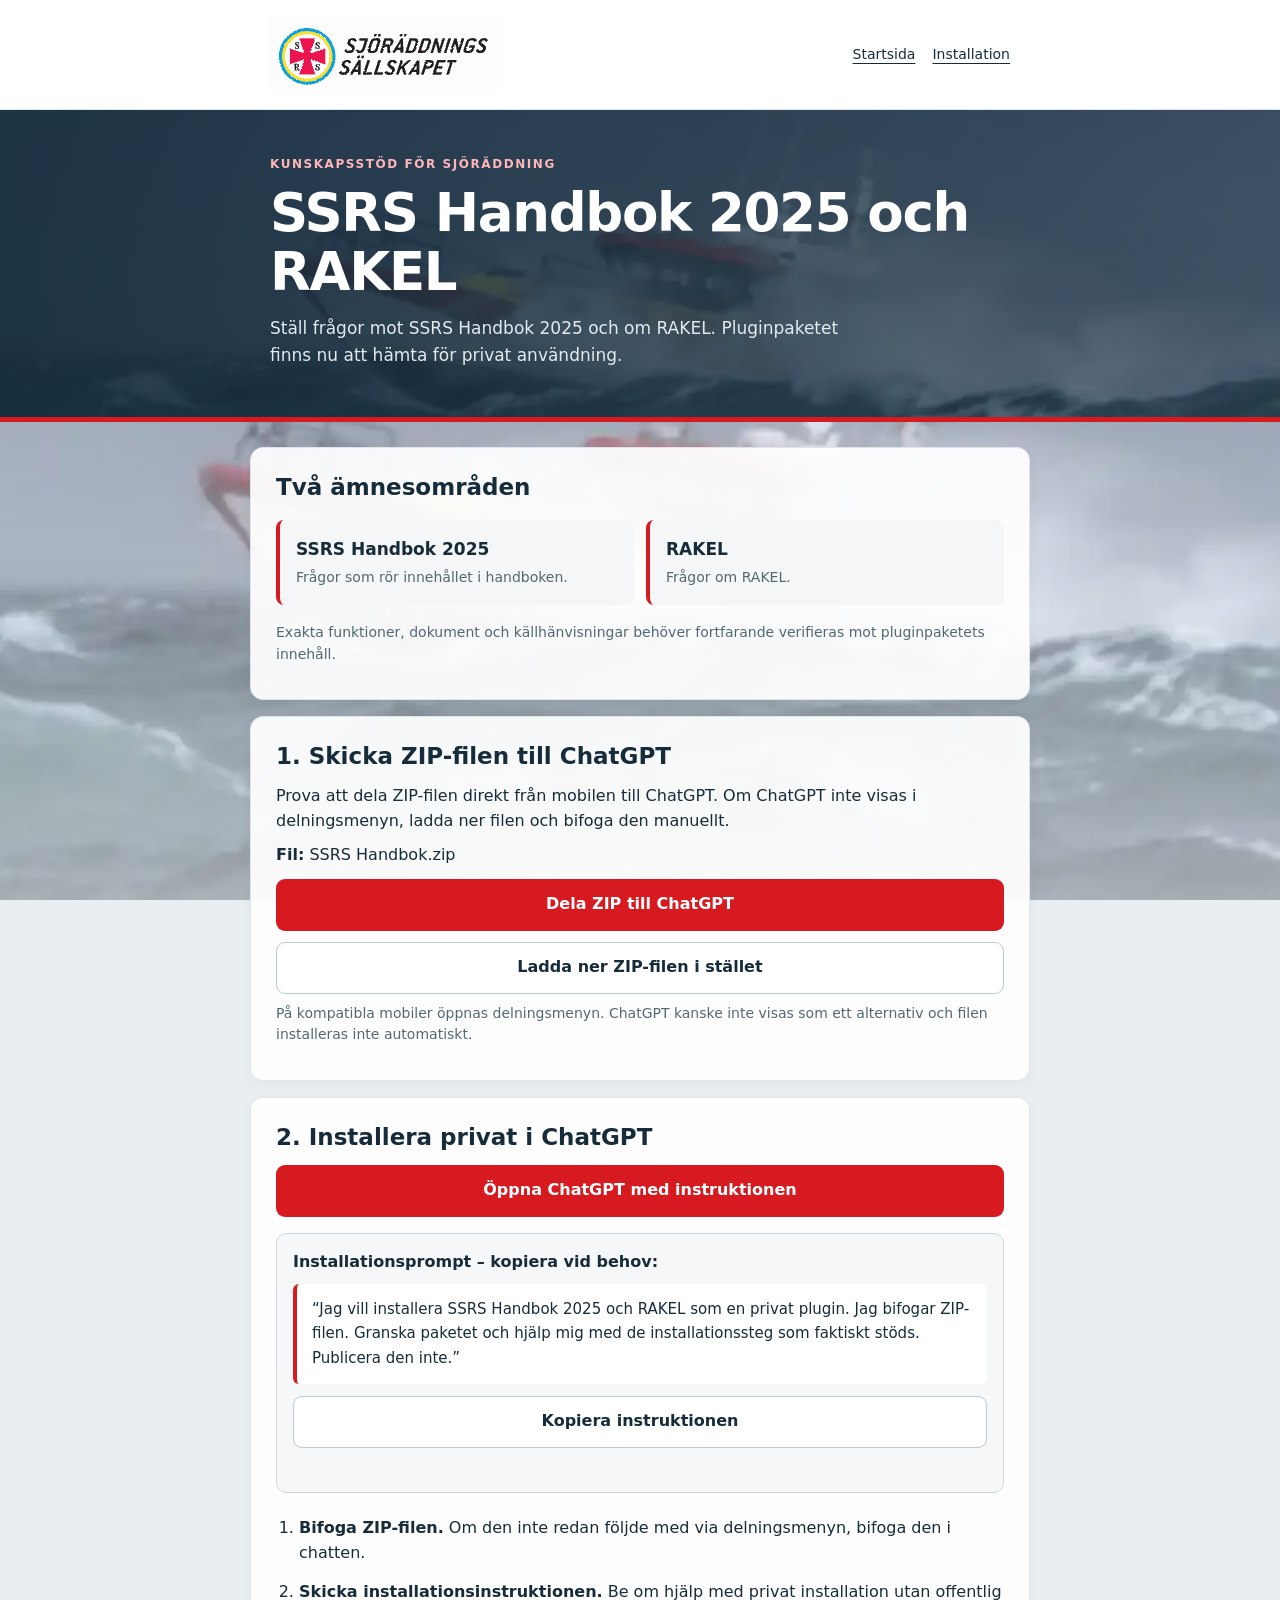
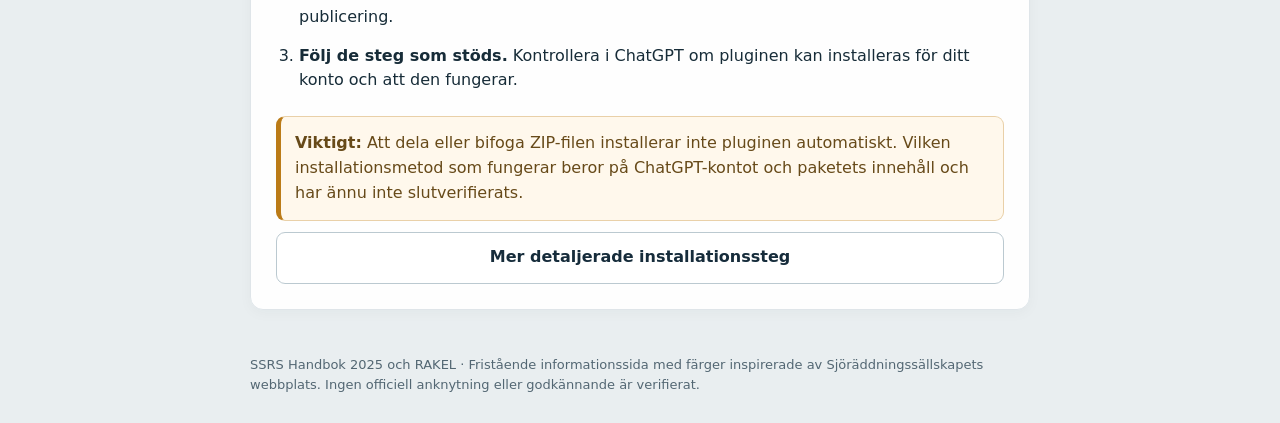
==== index.html @ 34995fd3 "Bust CSS cache for revised SSRS photo background" ====
<!doctype html>
<html lang="sv">
<head>
<meta charset="utf-8">
<meta name="viewport" content="width=device-width,initial-scale=1">
<meta name="theme-color" content="#d71920">
<meta name="description" content="SSRS Handbok 2025 och RAKEL – information om privat distribution av en ChatGPT-plugin.">
<title>SSRS Handbok 2025 och RAKEL</title>
<link rel="stylesheet" href="./styles.css?v=20261119-2">
</head>
<body>
<header><div class="topbar"><a class="brand" href="./index.html"><img class="brand-logo" src="./ssrs-logo.svg" alt="Sjöräddningssällskapet" width="230" height="79"></a><nav aria-label="Huvudmeny"><a href="./index.html" aria-current="page">Startsida</a><a href="./installera.html">Installation</a></nav></div></header>
<section class="hero"><div class="hero-inner"><p class="eyebrow">Kunskapsstöd för sjöräddning</p><h1>SSRS Handbok 2025 och RAKEL</h1><p>Ställ frågor mot SSRS Handbok 2025 och om RAKEL. Pluginpaketet finns nu att hämta för privat användning.</p></div></section>
<main>
<section class="card"><h2>Två ämnesområden</h2><div class="grid">
<div class="topic"><h3>SSRS Handbok 2025</h3><p>Frågor som rör innehållet i handboken.</p></div>
<div class="topic"><h3>RAKEL</h3><p>Frågor om RAKEL.</p></div></div>
<p class="status">Exakta funktioner, dokument och källhänvisningar behöver fortfarande verifieras mot pluginpaketets innehåll.</p></section>
<section class="card"><h2>1. Skicka ZIP-filen till ChatGPT</h2><p>Prova att dela ZIP-filen direkt från mobilen till ChatGPT. Om ChatGPT inte visas i delningsmenyn, ladda ner filen och bifoga den manuellt.</p>
<p><strong>Fil:</strong> SSRS Handbok.zip</p>
<button class="button" id="shareButton" type="button">Dela ZIP till ChatGPT</button>
<a class="button secondary" href="./SSRS%20Handbok.zip" download="SSRS Handbok.zip">Ladda ner ZIP-filen i stället</a>
<p class="status" id="shareStatus" aria-live="polite">På kompatibla mobiler öppnas delningsmenyn. ChatGPT kanske inte visas som ett alternativ och filen installeras inte automatiskt.</p></section>
<section class="card"><h2>2. Installera privat i ChatGPT</h2>
<a class="button" href="https://chatgpt.com/?q=Jag%20vill%20installera%20SSRS%20Handbok%202025%20och%20RAKEL%20som%20en%20privat%20plugin.%20Jag%20bifogar%20ZIP-filen.%20Granska%20paketet%20och%20hj%C3%A4lp%20mig%20med%20de%20installationssteg%20som%20faktiskt%20st%C3%B6ds.%20Publicera%20den%20inte." target="_blank" rel="noopener noreferrer">Öppna ChatGPT med instruktionen</a>
<div class="prompt-box" aria-label="Installationsinstruktion att kopiera">
<p class="prompt-label"><strong>Installationsprompt – kopiera vid behov:</strong></p>
<blockquote class="prompt-text" id="installationPrompt">“Jag vill installera SSRS Handbok 2025 och RAKEL som en privat plugin. Jag bifogar ZIP-filen. Granska paketet och hjälp mig med de installationssteg som faktiskt stöds. Publicera den inte.”</blockquote>
<button class="button secondary copy-prompt" type="button" data-copy-prompt aria-label="Kopiera installationsprompten">Kopiera instruktionen</button>
<p class="status copy-status" aria-live="polite"></p>
</div>
<ol class="steps">
<li><strong>Bifoga ZIP-filen.</strong> Om den inte redan följde med via delningsmenyn, bifoga den i chatten.</li>
<li><strong>Skicka installationsinstruktionen.</strong> Be om hjälp med privat installation utan offentlig publicering.</li>
<li><strong>Följ de steg som stöds.</strong> Kontrollera i ChatGPT om pluginen kan installeras för ditt konto och att den fungerar.</li>
</ol>
<div class="notice"><strong>Viktigt:</strong> Att dela eller bifoga ZIP-filen installerar inte pluginen automatiskt. Vilken installationsmetod som fungerar beror på ChatGPT-kontot och paketets innehåll och har ännu inte slutverifierats.</div>
<a class="button secondary" href="./installera.html">Mer detaljerade installationssteg</a></section>
</main>
<script>
const shareButton = document.getElementById("shareButton");
const shareStatus = document.getElementById("shareStatus");
shareButton.addEventListener("click", async () => {
  shareButton.disabled = true;
  shareButton.textContent = "Förbereder ZIP-filen…";
  try {
    if (!navigator.share || !navigator.canShare) {
      shareStatus.textContent = "Din webbläsare stöder inte fildelning. Använd nedladdningsknappen och bifoga ZIP-filen manuellt i ChatGPT.";
      return;
    }
    const response = await fetch("./SSRS%20Handbok.zip");
    if (!response.ok) throw new Error("Kunde inte hämta ZIP-filen");
    const blob = await response.blob();
    const file = new File([blob], "SSRS Handbok.zip", { type: "application/zip" });
    if (!navigator.canShare({ files: [file] })) {
      shareStatus.textContent = "Den här enheten kan inte dela ZIP-filer direkt. Ladda ner filen och bifoga den manuellt i ChatGPT.";
      return;
    }
    await navigator.share({
      files: [file],
      title: "SSRS Handbok.zip",
      text: "SSRS Handbok 2025 och RAKEL – hjälp mig att granska paketet och installera privat om det stöds. Publicera det inte."
    });
    shareStatus.textContent = "Delningsmenyn har stängts. Kontrollera själv att filen verkligen kom fram till ChatGPT.";
  } catch (error) {
    shareStatus.textContent = error && error.name === "AbortError"
      ? "Delningen avbröts. Försök igen eller ladda ner ZIP-filen."
      : "Det gick inte att dela ZIP-filen. Prova nedladdningsknappen i stället.";
  } finally {
    shareButton.disabled = false;
    shareButton.textContent = "Dela ZIP till ChatGPT";
  }
});
</script>
<footer>SSRS Handbok 2025 och RAKEL · Fristående informationssida med färger inspirerade av Sjöräddningssällskapets webbplats. Ingen officiell anknytning eller godkännande är verifierat.</footer>
<script>
document.querySelectorAll("[data-copy-prompt]").forEach(button => {
  button.addEventListener("click", async () => {
    const prompt = "Jag vill installera SSRS Handbok 2025 och RAKEL som en privat plugin. Jag bifogar ZIP-filen. Granska paketet och hjälp mig med de installationssteg som faktiskt stöds. Publicera den inte.";
    const status = button.parentElement.querySelector(".copy-status");
    try {
      if (navigator.clipboard && window.isSecureContext) {
        await navigator.clipboard.writeText(prompt);
      } else {
        const field = document.createElement("textarea");
        field.value = prompt;
        field.style.position = "fixed";
        field.style.opacity = "0";
        document.body.appendChild(field);
        field.focus();
        field.select();
        const copied = document.execCommand("copy");
        field.remove();
        if (!copied) throw new Error("Kopiering stöds inte");
      }
      status.textContent = "Instruktionen är kopierad. Klistra in den i ChatGPT.";
    } catch (error) {
      status.textContent = "Automatisk kopiering fungerade inte. Markera och kopiera texten ovan manuellt.";
    }
  });
});
</script>
</body></html>
---- styles.css ----
:root{color-scheme:light;--red:#d71920;--red-dark:#a80f17;--navy:#162c3b;--ink:#172c38;--muted:#536773;--line:#dfe5e9;--surface:#fff;--background:#f4f6f7}
*{box-sizing:border-box}
html{scroll-behavior:smooth}
body{margin:0;background:var(--background);color:var(--ink);font:16px/1.55 system-ui,-apple-system,"Segoe UI",sans-serif}
header{background:var(--surface);border-bottom:1px solid var(--line)}
.topbar{max-width:780px;margin:auto;padding:15px 20px;display:flex;align-items:center;justify-content:space-between;gap:16px}
.brand{color:var(--navy);font-weight:850;letter-spacing:.035em;text-decoration:none;display:flex;align-items:center;gap:10px}
.mark{width:34px;height:34px;border-radius:7px;display:grid;place-items:center;background:var(--red);color:#fff;font-size:23px}
nav{display:flex;gap:17px;flex-wrap:wrap}nav a{color:var(--navy);font-size:14px;text-underline-offset:4px}
.hero{background:var(--navy);color:#fff;padding:45px 20px 49px;border-bottom:5px solid var(--red)}
.hero-inner{max-width:740px;margin:auto}
.eyebrow{text-transform:uppercase;letter-spacing:.13em;font-size:12px;font-weight:800;color:#ffb6b8;margin:0 0 9px}
h1{font-size:clamp(34px,6vw,53px);line-height:1.12;letter-spacing:-.025em;margin:0 0 14px;max-width:720px}
.hero p:last-child{max-width:590px;color:#e4eaee;font-size:17px;margin:0}
main{max-width:780px;width:calc(100% - 32px);margin:25px auto 45px}
.card{background:var(--surface);border:1px solid var(--line);border-radius:13px;padding:25px;margin:16px 0;box-shadow:0 3px 14px #182f3a09}
h2{font-size:23px;line-height:1.3;color:var(--navy);margin:0 0 12px}
h3{font-size:17px;margin:0 0 5px}p{margin:9px 0}
.grid{display:grid;grid-template-columns:1fr 1fr;gap:12px;margin:17px 0}
.topic{background:#f4f6f7;border-left:4px solid var(--red);border-radius:8px;padding:16px}
.topic p{color:var(--muted);font-size:14px;margin:0}
.button{display:flex;align-items:center;justify-content:center;width:100%;min-height:52px;padding:13px 17px;margin-top:11px;border-radius:9px;border:0;background:var(--red);color:#fff;text-decoration:none;text-align:center;font:700 16px/1.3 system-ui,-apple-system,"Segoe UI",sans-serif;cursor:pointer}
.button.secondary{background:#fff;color:var(--navy);border:1px solid #bbc9d0}
.button:not(:disabled):hover{background:var(--red-dark)}.button.secondary:hover{background:#eef1f3}
.button:disabled{opacity:.58;cursor:not-allowed}
a:focus-visible,button:focus-visible{outline:3px solid #2e86c7;outline-offset:3px}
.notice{background:#fff8ec;border:1px solid #e9d0a8;border-left:5px solid #bb7b17;border-radius:9px;padding:14px;color:#674a19}
.status{color:var(--muted);font-size:14px}
.steps{padding-left:23px}.steps li{padding:7px 0}
footer{max-width:780px;width:calc(100% - 32px);margin:0 auto;padding:0 0 28px;color:var(--muted);font-size:13px}
@media(max-width:580px){.topbar{align-items:flex-start;flex-direction:column}.hero{padding:36px 16px 40px}.grid{grid-template-columns:1fr}.card{padding:19px}}
@media(prefers-reduced-motion:reduce){html{scroll-behavior:auto}}

/* Sjöräddningsfoto. Bildlagret ligger över sidans bakgrund, under allt innehåll. */
body{position:relative;isolation:isolate;background:#e9eef0}
body::before{content:"";position:fixed;inset:0;z-index:0;pointer-events:none;background:linear-gradient(180deg,rgba(235,242,244,.10) 0%,rgba(235,242,244,.38) 66%,rgba(235,242,244,.63) 100%),url("./ssrs-bakgrund.webp?v=2") center 54%/cover no-repeat;opacity:1}
header,.hero,main,footer{position:relative;z-index:1}
.hero{background:linear-gradient(90deg,rgba(18,42,58,.90),rgba(18,42,58,.60)),url("./ssrs-bakgrund.webp?v=2") center 55%/cover no-repeat}
.card{background:rgba(255,255,255,.93);backdrop-filter:blur(3px)}
@media(max-width:580px){body::before{background-position:54% center}.hero{background-position:54% center}}
/* SSRS logo in header */
.brand-logo{display:block;width:clamp(160px,23vw,230px);height:auto;object-fit:contain}
@media(max-width:580px){.brand-logo{width:190px}}


/* Kopierbar installationsprompt, identisk på båda sidor. */
.prompt-box{margin:16px 0;padding:16px;background:#f5f7f8;border:1px solid #cbd8df;border-radius:10px}
.prompt-label{margin:0 0 9px}
.prompt-text{margin:0;padding:13px 15px;white-space:normal;overflow-wrap:anywhere;background:white;border-left:4px solid var(--red);border-radius:6px;font-size:15px;line-height:1.65;color:var(--navy);user-select:text}
.copy-prompt{margin-top:12px}
.copy-status{min-height:1.4em;margin:9px 0 0}
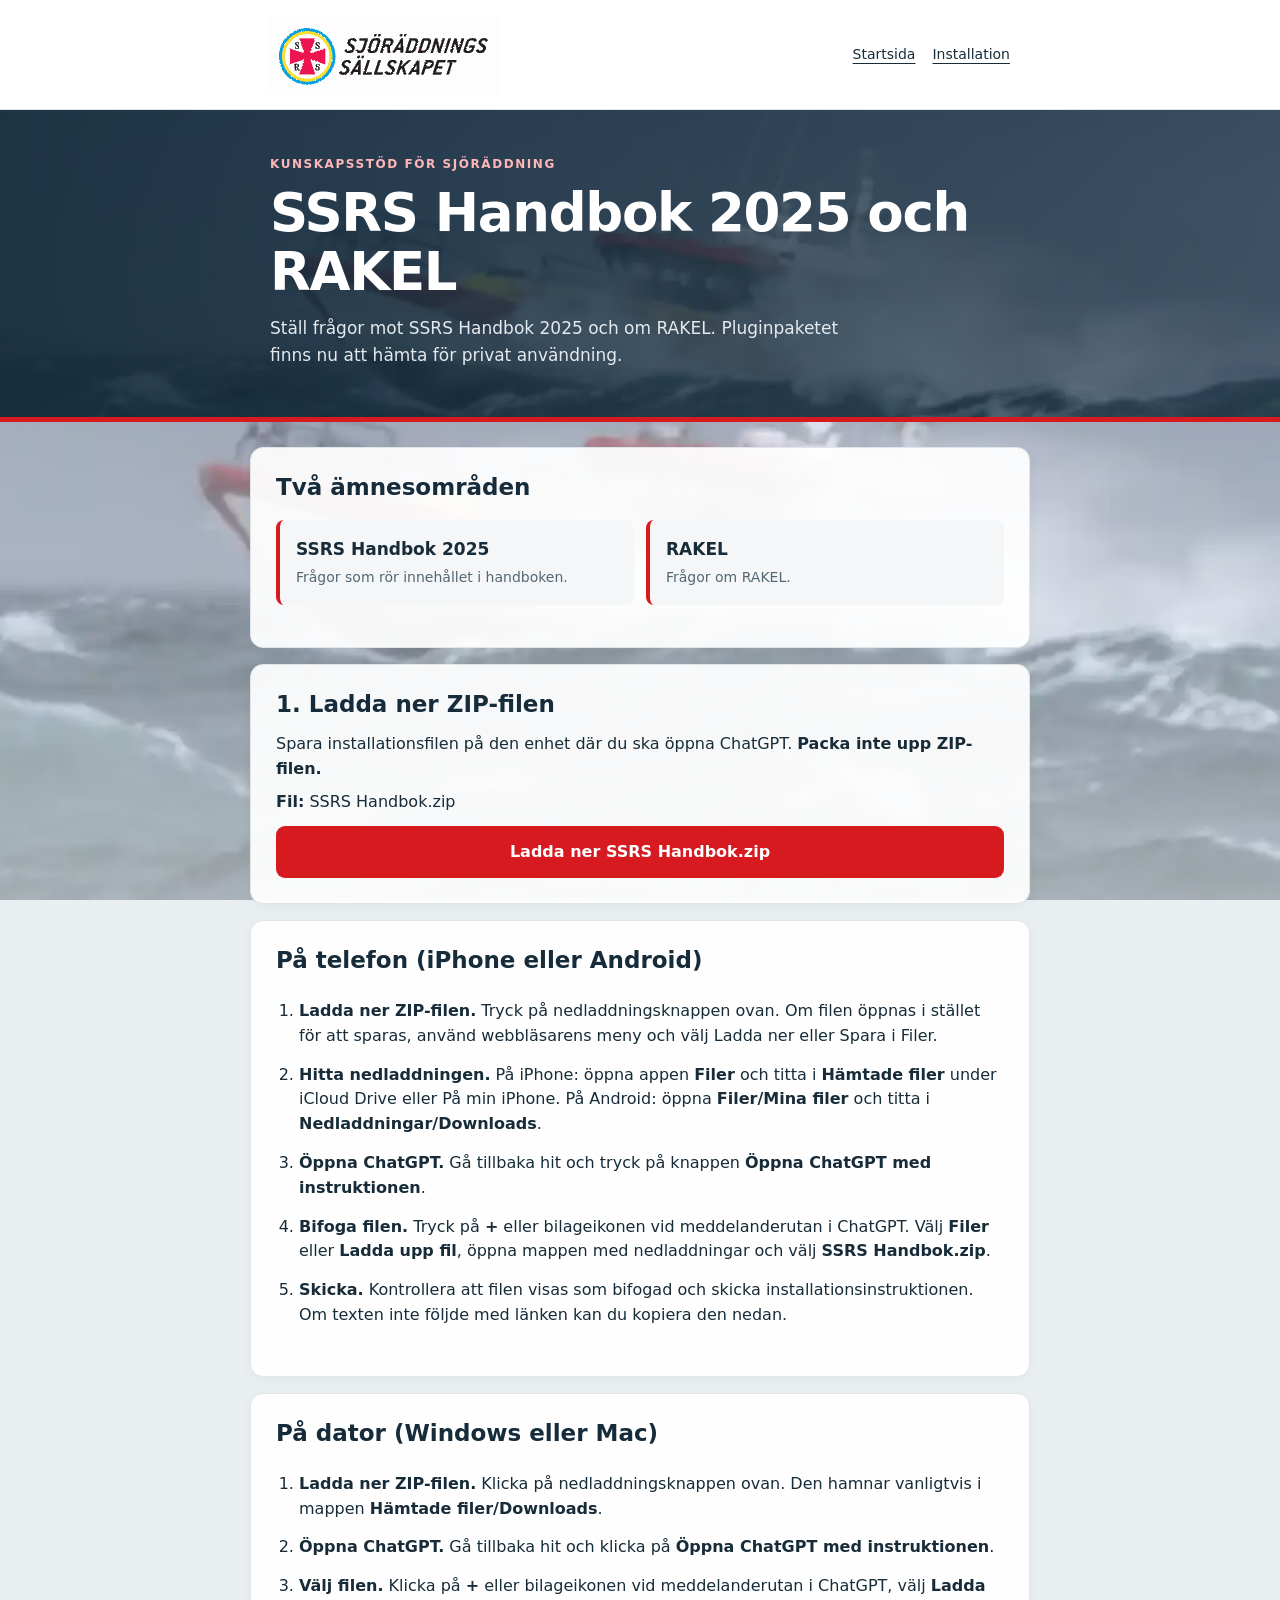
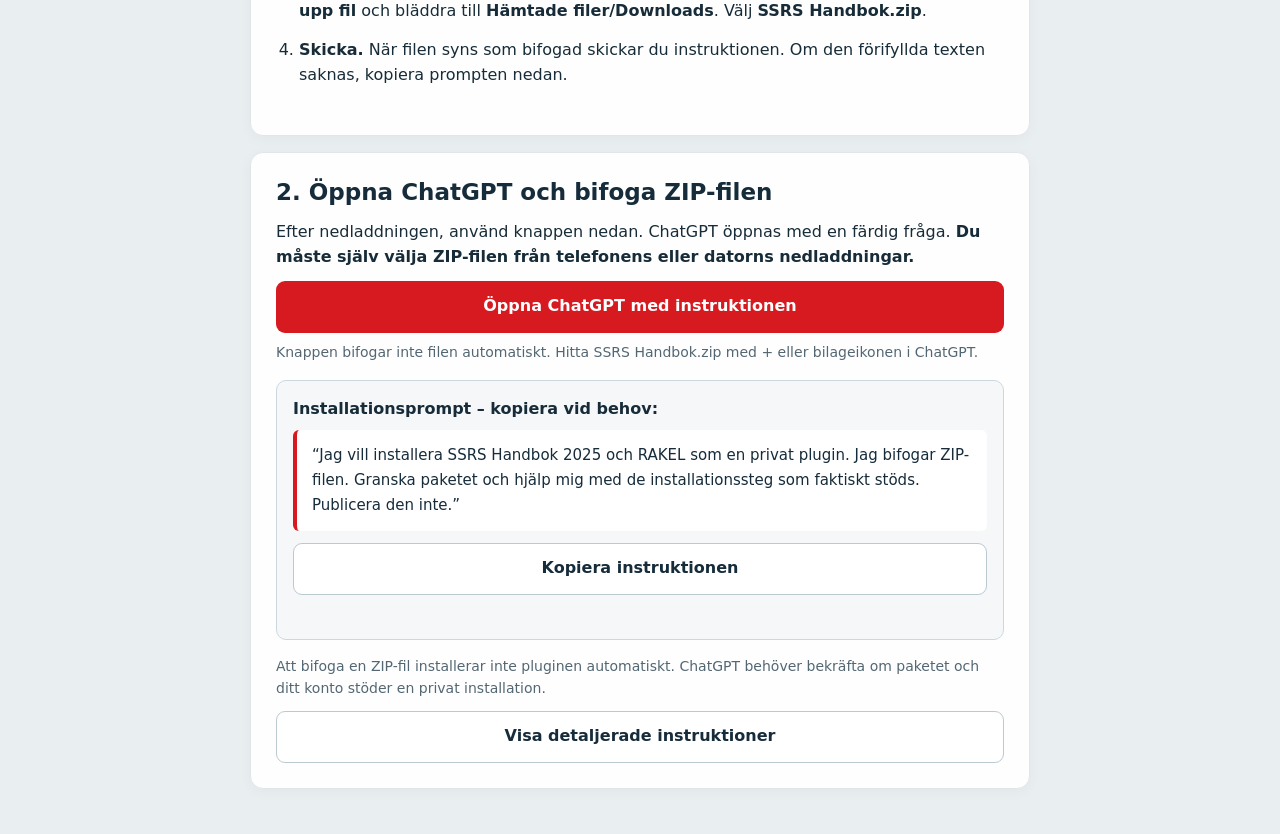
==== commit 2ad65d55: "Replace ZIP sharing with clear manual download and ChatGPT upload steps" ====
--- a/index.html
+++ b/index.html
@@ -6,7 +6,7 @@
 <meta name="theme-color" content="#d71920">
 <meta name="description" content="SSRS Handbok 2025 och RAKEL – information om privat distribution av en ChatGPT-plugin.">
 <title>SSRS Handbok 2025 och RAKEL</title>
-<link rel="stylesheet" href="./styles.css?v=20261119-2">
+<link rel="stylesheet" href="./styles.css?v=20261119-3">
 </head>
 <body>
 <header><div class="topbar"><a class="brand" href="./index.html"><img class="brand-logo" src="./ssrs-logo.svg" alt="Sjöräddningssällskapet" width="230" height="79"></a><nav aria-label="Huvudmeny"><a href="./index.html" aria-current="page">Startsida</a><a href="./installera.html">Installation</a></nav></div></header>
@@ -15,64 +15,37 @@
 <section class="card"><h2>Två ämnesområden</h2><div class="grid">
 <div class="topic"><h3>SSRS Handbok 2025</h3><p>Frågor som rör innehållet i handboken.</p></div>
 <div class="topic"><h3>RAKEL</h3><p>Frågor om RAKEL.</p></div></div>
-<p class="status">Exakta funktioner, dokument och källhänvisningar behöver fortfarande verifieras mot pluginpaketets innehåll.</p></section>
-<section class="card"><h2>1. Skicka ZIP-filen till ChatGPT</h2><p>Prova att dela ZIP-filen direkt från mobilen till ChatGPT. Om ChatGPT inte visas i delningsmenyn, ladda ner filen och bifoga den manuellt.</p>
-<p><strong>Fil:</strong> SSRS Handbok.zip</p>
-<button class="button" id="shareButton" type="button">Dela ZIP till ChatGPT</button>
-<a class="button secondary" href="./SSRS%20Handbok.zip" download="SSRS Handbok.zip">Ladda ner ZIP-filen i stället</a>
-<p class="status" id="shareStatus" aria-live="polite">På kompatibla mobiler öppnas delningsmenyn. ChatGPT kanske inte visas som ett alternativ och filen installeras inte automatiskt.</p></section>
-<section class="card"><h2>2. Installera privat i ChatGPT</h2>
+<p class="status"></p></section>
+<section class="card"><h2>1. Ladda ner ZIP-filen</h2><p>Spara installationsfilen på den enhet där du ska öppna ChatGPT. <strong>Packa inte upp ZIP-filen.</strong></p><p><strong>Fil:</strong> SSRS Handbok.zip</p><a class="button" href="./SSRS%20Handbok.zip" download="SSRS Handbok.zip">Ladda ner SSRS Handbok.zip</a></section>
+<section class="card"><h2>På telefon (iPhone eller Android)</h2>
+<ol class="steps">
+<li><strong>Ladda ner ZIP-filen.</strong> Tryck på nedladdningsknappen ovan. Om filen öppnas i stället för att sparas, använd webbläsarens meny och välj Ladda ner eller Spara i Filer.</li>
+<li><strong>Hitta nedladdningen.</strong> På iPhone: öppna appen <strong>Filer</strong> och titta i <strong>Hämtade filer</strong> under iCloud Drive eller På min iPhone. På Android: öppna <strong>Filer/Mina filer</strong> och titta i <strong>Nedladdningar/Downloads</strong>.</li>
+<li><strong>Öppna ChatGPT.</strong> Gå tillbaka hit och tryck på knappen <strong>Öppna ChatGPT med instruktionen</strong>.</li>
+<li><strong>Bifoga filen.</strong> Tryck på <strong>+</strong> eller bilageikonen vid meddelanderutan i ChatGPT. Välj <strong>Filer</strong> eller <strong>Ladda upp fil</strong>, öppna mappen med nedladdningar och välj <strong>SSRS Handbok.zip</strong>.</li>
+<li><strong>Skicka.</strong> Kontrollera att filen visas som bifogad och skicka installationsinstruktionen. Om texten inte följde med länken kan du kopiera den nedan.</li>
+</ol></section>
+<section class="card"><h2>På dator (Windows eller Mac)</h2>
+<ol class="steps">
+<li><strong>Ladda ner ZIP-filen.</strong> Klicka på nedladdningsknappen ovan. Den hamnar vanligtvis i mappen <strong>Hämtade filer/Downloads</strong>.</li>
+<li><strong>Öppna ChatGPT.</strong> Gå tillbaka hit och klicka på <strong>Öppna ChatGPT med instruktionen</strong>.</li>
+<li><strong>Välj filen.</strong> Klicka på <strong>+</strong> eller bilageikonen vid meddelanderutan i ChatGPT, välj <strong>Ladda upp fil</strong> och bläddra till <strong>Hämtade filer/Downloads</strong>. Välj <strong>SSRS Handbok.zip</strong>.</li>
+<li><strong>Skicka.</strong> När filen syns som bifogad skickar du instruktionen. Om den förifyllda texten saknas, kopiera prompten nedan.</li>
+</ol></section>
+<section class="card"><h2>2. Öppna ChatGPT och bifoga ZIP-filen</h2>
+<p>Efter nedladdningen, använd knappen nedan. ChatGPT öppnas med en färdig fråga. <strong>Du måste själv välja ZIP-filen från telefonens eller datorns nedladdningar.</strong></p>
 <a class="button" href="https://chatgpt.com/?q=Jag%20vill%20installera%20SSRS%20Handbok%202025%20och%20RAKEL%20som%20en%20privat%20plugin.%20Jag%20bifogar%20ZIP-filen.%20Granska%20paketet%20och%20hj%C3%A4lp%20mig%20med%20de%20installationssteg%20som%20faktiskt%20st%C3%B6ds.%20Publicera%20den%20inte." target="_blank" rel="noopener noreferrer">Öppna ChatGPT med instruktionen</a>
+<p class="status">Knappen bifogar inte filen automatiskt. Hitta SSRS Handbok.zip med + eller bilageikonen i ChatGPT.</p>
 <div class="prompt-box" aria-label="Installationsinstruktion att kopiera">
 <p class="prompt-label"><strong>Installationsprompt – kopiera vid behov:</strong></p>
 <blockquote class="prompt-text" id="installationPrompt">“Jag vill installera SSRS Handbok 2025 och RAKEL som en privat plugin. Jag bifogar ZIP-filen. Granska paketet och hjälp mig med de installationssteg som faktiskt stöds. Publicera den inte.”</blockquote>
 <button class="button secondary copy-prompt" type="button" data-copy-prompt aria-label="Kopiera installationsprompten">Kopiera instruktionen</button>
 <p class="status copy-status" aria-live="polite"></p>
 </div>
-<ol class="steps">
-<li><strong>Bifoga ZIP-filen.</strong> Om den inte redan följde med via delningsmenyn, bifoga den i chatten.</li>
-<li><strong>Skicka installationsinstruktionen.</strong> Be om hjälp med privat installation utan offentlig publicering.</li>
-<li><strong>Följ de steg som stöds.</strong> Kontrollera i ChatGPT om pluginen kan installeras för ditt konto och att den fungerar.</li>
-</ol>
-<div class="notice"><strong>Viktigt:</strong> Att dela eller bifoga ZIP-filen installerar inte pluginen automatiskt. Vilken installationsmetod som fungerar beror på ChatGPT-kontot och paketets innehåll och har ännu inte slutverifierats.</div>
-<a class="button secondary" href="./installera.html">Mer detaljerade installationssteg</a></section>
+<p class="status">Att bifoga en ZIP-fil installerar inte pluginen automatiskt. ChatGPT behöver bekräfta om paketet och ditt konto stöder en privat installation.</p>
+<a class="button secondary" href="./installera.html">Visa detaljerade instruktioner</a>
+</section>
 </main>
-<script>
-const shareButton = document.getElementById("shareButton");
-const shareStatus = document.getElementById("shareStatus");
-shareButton.addEventListener("click", async () => {
-  shareButton.disabled = true;
-  shareButton.textContent = "Förbereder ZIP-filen…";
-  try {
-    if (!navigator.share || !navigator.canShare) {
-      shareStatus.textContent = "Din webbläsare stöder inte fildelning. Använd nedladdningsknappen och bifoga ZIP-filen manuellt i ChatGPT.";
-      return;
-    }
-    const response = await fetch("./SSRS%20Handbok.zip");
-    if (!response.ok) throw new Error("Kunde inte hämta ZIP-filen");
-    const blob = await response.blob();
-    const file = new File([blob], "SSRS Handbok.zip", { type: "application/zip" });
-    if (!navigator.canShare({ files: [file] })) {
-      shareStatus.textContent = "Den här enheten kan inte dela ZIP-filer direkt. Ladda ner filen och bifoga den manuellt i ChatGPT.";
-      return;
-    }
-    await navigator.share({
-      files: [file],
-      title: "SSRS Handbok.zip",
-      text: "SSRS Handbok 2025 och RAKEL – hjälp mig att granska paketet och installera privat om det stöds. Publicera det inte."
-    });
-    shareStatus.textContent = "Delningsmenyn har stängts. Kontrollera själv att filen verkligen kom fram till ChatGPT.";
-  } catch (error) {
-    shareStatus.textContent = error && error.name === "AbortError"
-      ? "Delningen avbröts. Försök igen eller ladda ner ZIP-filen."
-      : "Det gick inte att dela ZIP-filen. Prova nedladdningsknappen i stället.";
-  } finally {
-    shareButton.disabled = false;
-    shareButton.textContent = "Dela ZIP till ChatGPT";
-  }
-});
-</script>
-<footer>SSRS Handbok 2025 och RAKEL · Fristående informationssida med färger inspirerade av Sjöräddningssällskapets webbplats. Ingen officiell anknytning eller godkännande är verifierat.</footer>
 <script>
 document.querySelectorAll("[data-copy-prompt]").forEach(button => {
   button.addEventListener("click", async () => {
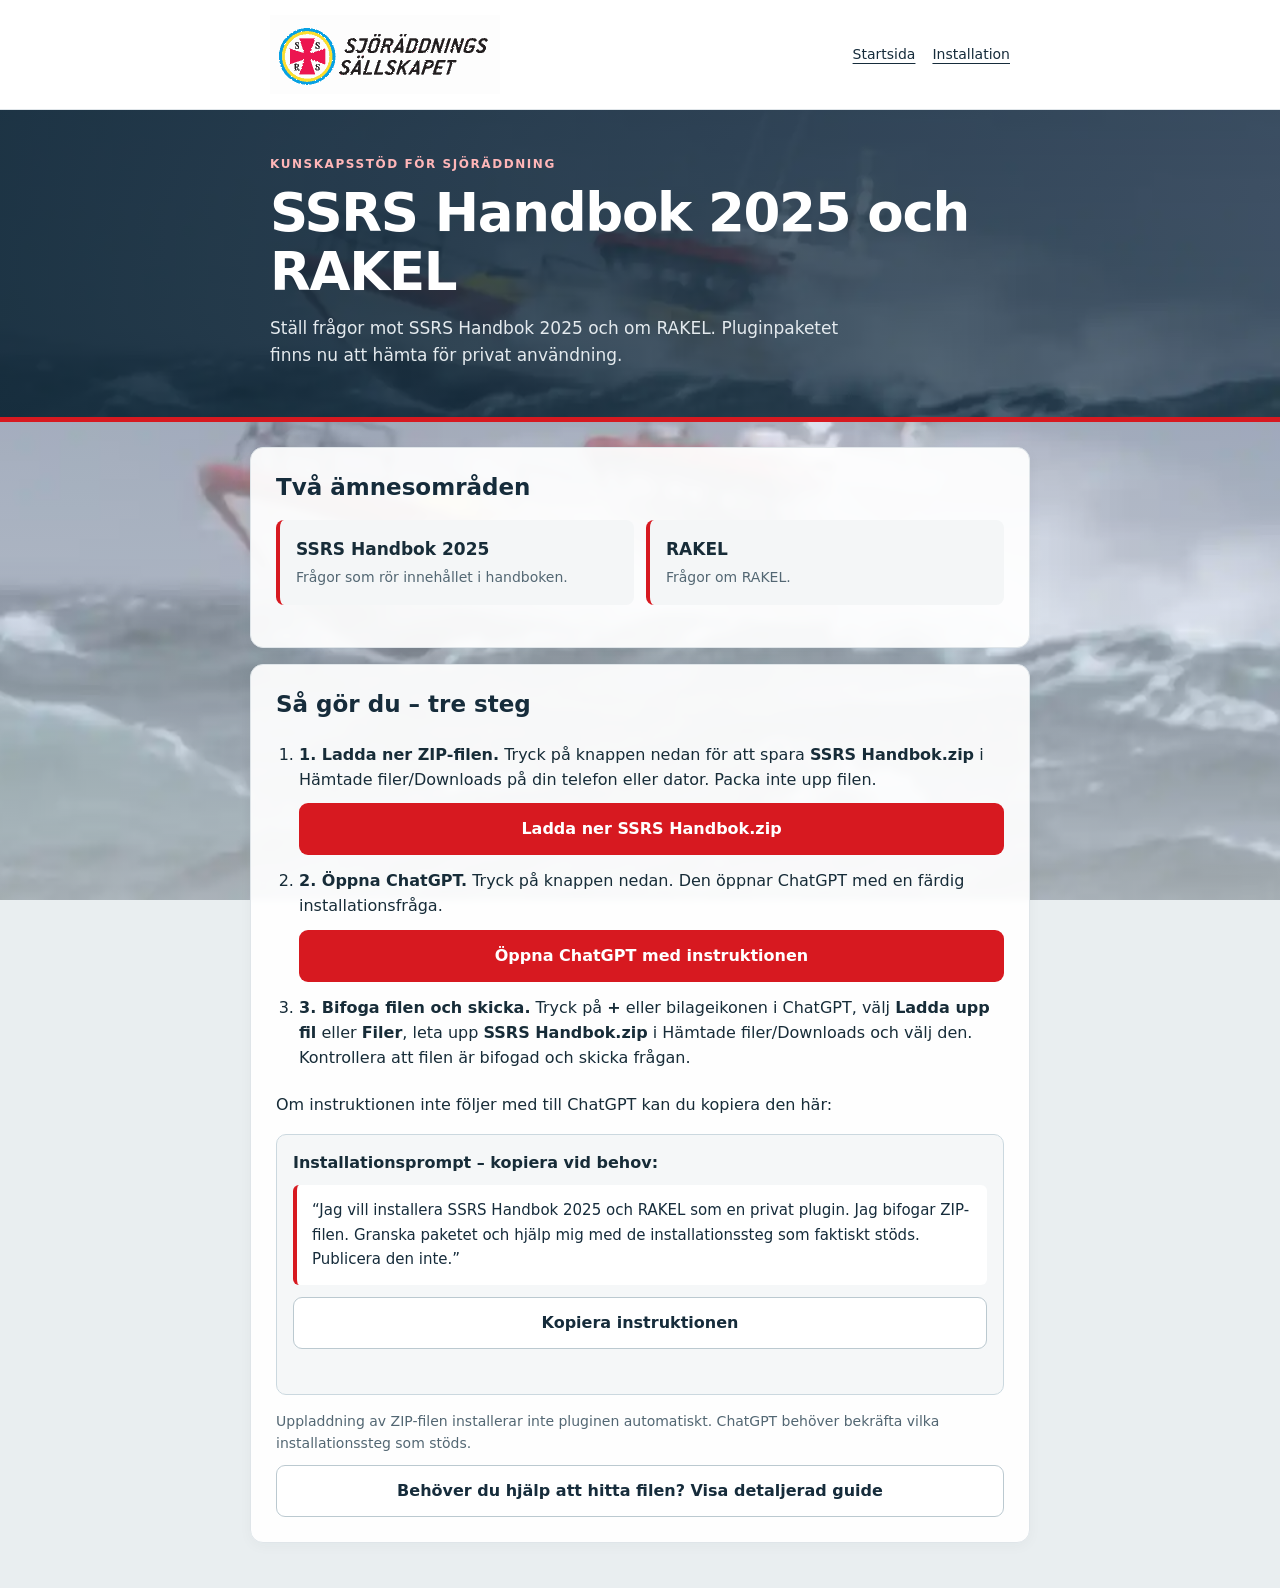
==== commit 2b279519: "Simplify SSRS installation flow and avoid overlapping steps" ====
--- a/index.html
+++ b/index.html
@@ -15,35 +15,25 @@
 <section class="card"><h2>Två ämnesområden</h2><div class="grid">
 <div class="topic"><h3>SSRS Handbok 2025</h3><p>Frågor som rör innehållet i handboken.</p></div>
 <div class="topic"><h3>RAKEL</h3><p>Frågor om RAKEL.</p></div></div>
-<p class="status"></p></section>
-<section class="card"><h2>1. Ladda ner ZIP-filen</h2><p>Spara installationsfilen på den enhet där du ska öppna ChatGPT. <strong>Packa inte upp ZIP-filen.</strong></p><p><strong>Fil:</strong> SSRS Handbok.zip</p><a class="button" href="./SSRS%20Handbok.zip" download="SSRS Handbok.zip">Ladda ner SSRS Handbok.zip</a></section>
-<section class="card"><h2>På telefon (iPhone eller Android)</h2>
+</section>
+<section class="card">
+<h2>Så gör du – tre steg</h2>
 <ol class="steps">
-<li><strong>Ladda ner ZIP-filen.</strong> Tryck på nedladdningsknappen ovan. Om filen öppnas i stället för att sparas, använd webbläsarens meny och välj Ladda ner eller Spara i Filer.</li>
-<li><strong>Hitta nedladdningen.</strong> På iPhone: öppna appen <strong>Filer</strong> och titta i <strong>Hämtade filer</strong> under iCloud Drive eller På min iPhone. På Android: öppna <strong>Filer/Mina filer</strong> och titta i <strong>Nedladdningar/Downloads</strong>.</li>
-<li><strong>Öppna ChatGPT.</strong> Gå tillbaka hit och tryck på knappen <strong>Öppna ChatGPT med instruktionen</strong>.</li>
-<li><strong>Bifoga filen.</strong> Tryck på <strong>+</strong> eller bilageikonen vid meddelanderutan i ChatGPT. Välj <strong>Filer</strong> eller <strong>Ladda upp fil</strong>, öppna mappen med nedladdningar och välj <strong>SSRS Handbok.zip</strong>.</li>
-<li><strong>Skicka.</strong> Kontrollera att filen visas som bifogad och skicka installationsinstruktionen. Om texten inte följde med länken kan du kopiera den nedan.</li>
-</ol></section>
-<section class="card"><h2>På dator (Windows eller Mac)</h2>
-<ol class="steps">
-<li><strong>Ladda ner ZIP-filen.</strong> Klicka på nedladdningsknappen ovan. Den hamnar vanligtvis i mappen <strong>Hämtade filer/Downloads</strong>.</li>
-<li><strong>Öppna ChatGPT.</strong> Gå tillbaka hit och klicka på <strong>Öppna ChatGPT med instruktionen</strong>.</li>
-<li><strong>Välj filen.</strong> Klicka på <strong>+</strong> eller bilageikonen vid meddelanderutan i ChatGPT, välj <strong>Ladda upp fil</strong> och bläddra till <strong>Hämtade filer/Downloads</strong>. Välj <strong>SSRS Handbok.zip</strong>.</li>
-<li><strong>Skicka.</strong> När filen syns som bifogad skickar du instruktionen. Om den förifyllda texten saknas, kopiera prompten nedan.</li>
-</ol></section>
-<section class="card"><h2>2. Öppna ChatGPT och bifoga ZIP-filen</h2>
-<p>Efter nedladdningen, använd knappen nedan. ChatGPT öppnas med en färdig fråga. <strong>Du måste själv välja ZIP-filen från telefonens eller datorns nedladdningar.</strong></p>
-<a class="button" href="https://chatgpt.com/?q=Jag%20vill%20installera%20SSRS%20Handbok%202025%20och%20RAKEL%20som%20en%20privat%20plugin.%20Jag%20bifogar%20ZIP-filen.%20Granska%20paketet%20och%20hj%C3%A4lp%20mig%20med%20de%20installationssteg%20som%20faktiskt%20st%C3%B6ds.%20Publicera%20den%20inte." target="_blank" rel="noopener noreferrer">Öppna ChatGPT med instruktionen</a>
-<p class="status">Knappen bifogar inte filen automatiskt. Hitta SSRS Handbok.zip med + eller bilageikonen i ChatGPT.</p>
+<li><strong>1. Ladda ner ZIP-filen.</strong> Tryck på knappen nedan för att spara <strong>SSRS Handbok.zip</strong> i Hämtade filer/Downloads på din telefon eller dator. Packa inte upp filen.
+<a class="button" href="./SSRS%20Handbok.zip" download="SSRS Handbok.zip">Ladda ner SSRS Handbok.zip</a></li>
+<li><strong>2. Öppna ChatGPT.</strong> Tryck på knappen nedan. Den öppnar ChatGPT med en färdig installationsfråga.
+<a class="button" href="https://chatgpt.com/?q=Jag%20vill%20installera%20SSRS%20Handbok%202025%20och%20RAKEL%20som%20en%20privat%20plugin.%20Jag%20bifogar%20ZIP-filen.%20Granska%20paketet%20och%20hj%C3%A4lp%20mig%20med%20de%20installationssteg%20som%20faktiskt%20st%C3%B6ds.%20Publicera%20den%20inte." target="_blank" rel="noopener noreferrer">Öppna ChatGPT med instruktionen</a></li>
+<li><strong>3. Bifoga filen och skicka.</strong> Tryck på <strong>+</strong> eller bilageikonen i ChatGPT, välj <strong>Ladda upp fil</strong> eller <strong>Filer</strong>, leta upp <strong>SSRS Handbok.zip</strong> i Hämtade filer/Downloads och välj den. Kontrollera att filen är bifogad och skicka frågan.</li>
+</ol>
+<p>Om instruktionen inte följer med till ChatGPT kan du kopiera den här:</p>
 <div class="prompt-box" aria-label="Installationsinstruktion att kopiera">
 <p class="prompt-label"><strong>Installationsprompt – kopiera vid behov:</strong></p>
 <blockquote class="prompt-text" id="installationPrompt">“Jag vill installera SSRS Handbok 2025 och RAKEL som en privat plugin. Jag bifogar ZIP-filen. Granska paketet och hjälp mig med de installationssteg som faktiskt stöds. Publicera den inte.”</blockquote>
 <button class="button secondary copy-prompt" type="button" data-copy-prompt aria-label="Kopiera installationsprompten">Kopiera instruktionen</button>
 <p class="status copy-status" aria-live="polite"></p>
 </div>
-<p class="status">Att bifoga en ZIP-fil installerar inte pluginen automatiskt. ChatGPT behöver bekräfta om paketet och ditt konto stöder en privat installation.</p>
-<a class="button secondary" href="./installera.html">Visa detaljerade instruktioner</a>
+<p class="status">Uppladdning av ZIP-filen installerar inte pluginen automatiskt. ChatGPT behöver bekräfta vilka installationssteg som stöds.</p>
+<a class="button secondary" href="./installera.html">Behöver du hjälp att hitta filen? Visa detaljerad guide</a>
 </section>
 </main>
 <script>
--- a/styles.css
+++ b/styles.css
@@ -27,14 +27,14 @@
 .notice{background:#fff8ec;border:1px solid #e9d0a8;border-left:5px solid #bb7b17;border-radius:9px;padding:14px;color:#674a19}
 .status{color:var(--muted);font-size:14px}
 .steps{padding-left:23px}.steps li{padding:7px 0}
-footer{max-width:780px;width:calc(100% - 32px);margin:0 auto;padding:0 0 28px;color:var(--muted);font-size:13px}
+
 @media(max-width:580px){.topbar{align-items:flex-start;flex-direction:column}.hero{padding:36px 16px 40px}.grid{grid-template-columns:1fr}.card{padding:19px}}
 @media(prefers-reduced-motion:reduce){html{scroll-behavior:auto}}
 
 /* Sjöräddningsfoto. Bildlagret ligger över sidans bakgrund, under allt innehåll. */
 body{position:relative;isolation:isolate;background:#e9eef0}
 body::before{content:"";position:fixed;inset:0;z-index:0;pointer-events:none;background:linear-gradient(180deg,rgba(235,242,244,.10) 0%,rgba(235,242,244,.38) 66%,rgba(235,242,244,.63) 100%),url("./ssrs-bakgrund.webp?v=2") center 54%/cover no-repeat;opacity:1}
-header,.hero,main,footer{position:relative;z-index:1}
+header,.hero,main{position:relative;z-index:1}
 .hero{background:linear-gradient(90deg,rgba(18,42,58,.90),rgba(18,42,58,.60)),url("./ssrs-bakgrund.webp?v=2") center 55%/cover no-repeat}
 .card{background:rgba(255,255,255,.93);backdrop-filter:blur(3px)}
 @media(max-width:580px){body::before{background-position:54% center}.hero{background-position:54% center}}
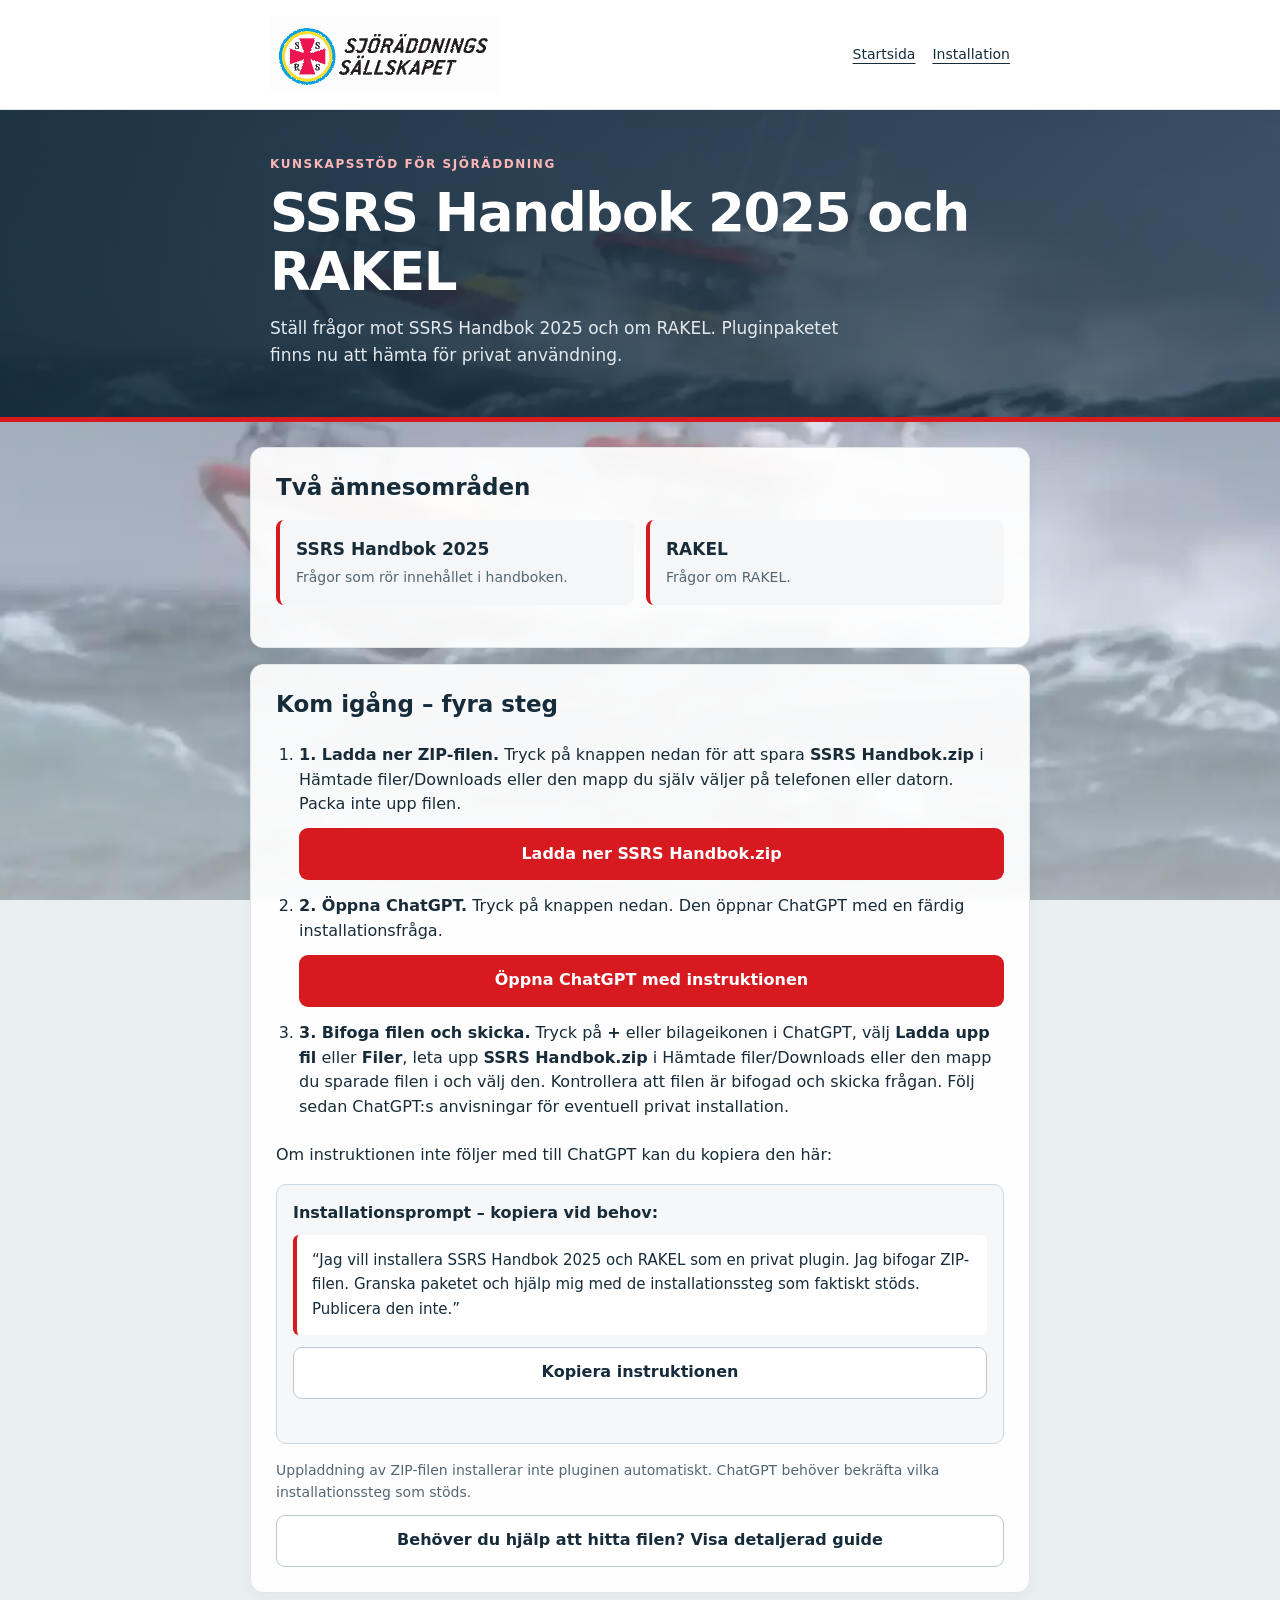
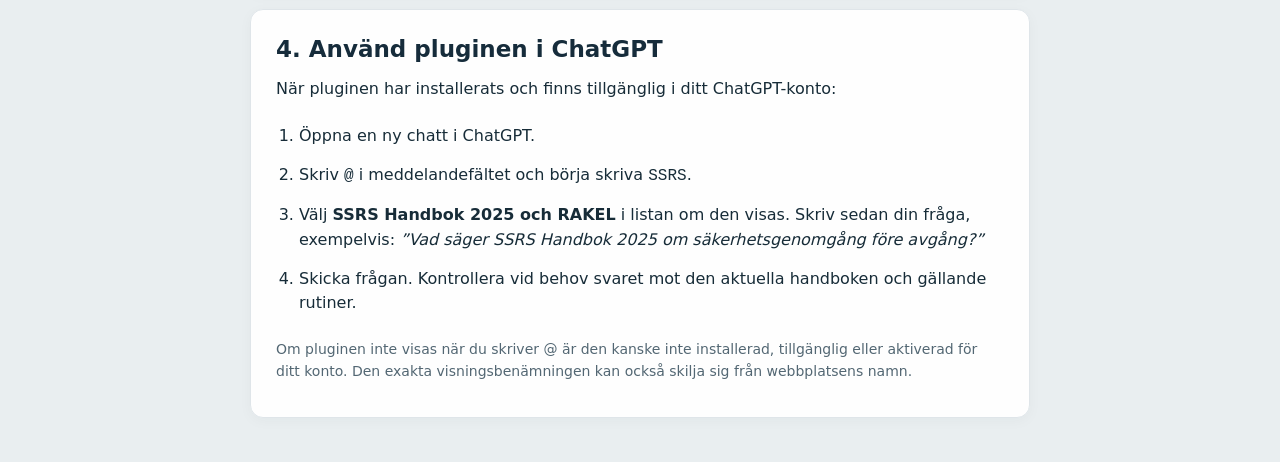
==== commit 6f01eae4: "Clarify custom download folders and how to invoke SSRS plugin with @" ====
--- a/index.html
+++ b/index.html
@@ -17,13 +17,13 @@
 <div class="topic"><h3>RAKEL</h3><p>Frågor om RAKEL.</p></div></div>
 </section>
 <section class="card">
-<h2>Så gör du – tre steg</h2>
+<h2>Kom igång – fyra steg</h2>
 <ol class="steps">
-<li><strong>1. Ladda ner ZIP-filen.</strong> Tryck på knappen nedan för att spara <strong>SSRS Handbok.zip</strong> i Hämtade filer/Downloads på din telefon eller dator. Packa inte upp filen.
+<li><strong>1. Ladda ner ZIP-filen.</strong> Tryck på knappen nedan för att spara <strong>SSRS Handbok.zip</strong> i Hämtade filer/Downloads eller den mapp du själv väljer på telefonen eller datorn. Packa inte upp filen.
 <a class="button" href="./SSRS%20Handbok.zip" download="SSRS Handbok.zip">Ladda ner SSRS Handbok.zip</a></li>
 <li><strong>2. Öppna ChatGPT.</strong> Tryck på knappen nedan. Den öppnar ChatGPT med en färdig installationsfråga.
 <a class="button" href="https://chatgpt.com/?q=Jag%20vill%20installera%20SSRS%20Handbok%202025%20och%20RAKEL%20som%20en%20privat%20plugin.%20Jag%20bifogar%20ZIP-filen.%20Granska%20paketet%20och%20hj%C3%A4lp%20mig%20med%20de%20installationssteg%20som%20faktiskt%20st%C3%B6ds.%20Publicera%20den%20inte." target="_blank" rel="noopener noreferrer">Öppna ChatGPT med instruktionen</a></li>
-<li><strong>3. Bifoga filen och skicka.</strong> Tryck på <strong>+</strong> eller bilageikonen i ChatGPT, välj <strong>Ladda upp fil</strong> eller <strong>Filer</strong>, leta upp <strong>SSRS Handbok.zip</strong> i Hämtade filer/Downloads och välj den. Kontrollera att filen är bifogad och skicka frågan.</li>
+<li><strong>3. Bifoga filen och skicka.</strong> Tryck på <strong>+</strong> eller bilageikonen i ChatGPT, välj <strong>Ladda upp fil</strong> eller <strong>Filer</strong>, leta upp <strong>SSRS Handbok.zip</strong> i Hämtade filer/Downloads eller den mapp du sparade filen i och välj den. Kontrollera att filen är bifogad och skicka frågan. Följ sedan ChatGPT:s anvisningar för eventuell privat installation.</li>
 </ol>
 <p>Om instruktionen inte följer med till ChatGPT kan du kopiera den här:</p>
 <div class="prompt-box" aria-label="Installationsinstruktion att kopiera">
@@ -34,6 +34,16 @@
 </div>
 <p class="status">Uppladdning av ZIP-filen installerar inte pluginen automatiskt. ChatGPT behöver bekräfta vilka installationssteg som stöds.</p>
 <a class="button secondary" href="./installera.html">Behöver du hjälp att hitta filen? Visa detaljerad guide</a>
+</section>
+<section class="card"><h2>4. Använd pluginen i ChatGPT</h2>
+<p>När pluginen har installerats och finns tillgänglig i ditt ChatGPT-konto:</p>
+<ol class="steps">
+<li>Öppna en ny chatt i ChatGPT.</li>
+<li>Skriv <code>@</code> i meddelandefältet och börja skriva <code>SSRS</code>.</li>
+<li>Välj <strong>SSRS Handbok 2025 och RAKEL</strong> i listan om den visas. Skriv sedan din fråga, exempelvis: <em>”Vad säger SSRS Handbok 2025 om säkerhetsgenomgång före avgång?”</em></li>
+<li>Skicka frågan. Kontrollera vid behov svaret mot den aktuella handboken och gällande rutiner.</li>
+</ol>
+<p class="status">Om pluginen inte visas när du skriver @ är den kanske inte installerad, tillgänglig eller aktiverad för ditt konto. Den exakta visningsbenämningen kan också skilja sig från webbplatsens namn.</p>
 </section>
 </main>
 <script>
--- a/styles.css
+++ b/styles.css
@@ -49,3 +49,9 @@
 .prompt-text{margin:0;padding:13px 15px;white-space:normal;overflow-wrap:anywhere;background:white;border-left:4px solid var(--red);border-radius:6px;font-size:15px;line-height:1.65;color:var(--navy);user-select:text}
 .copy-prompt{margin-top:12px}
 .copy-status{min-height:1.4em;margin:9px 0 0}
+
+/* Enhetsspecifika tips på detaljsidan */
+.device-grid{display:grid;grid-template-columns:1fr 1fr;gap:12px;margin:16px 0}
+.device-tip{background:rgba(245,247,248,.95);border:1px solid var(--line);border-radius:9px;padding:15px}
+.device-tip p{color:var(--muted);font-size:14px;margin:5px 0 0}
+@media(max-width:580px){.device-grid{grid-template-columns:1fr}}
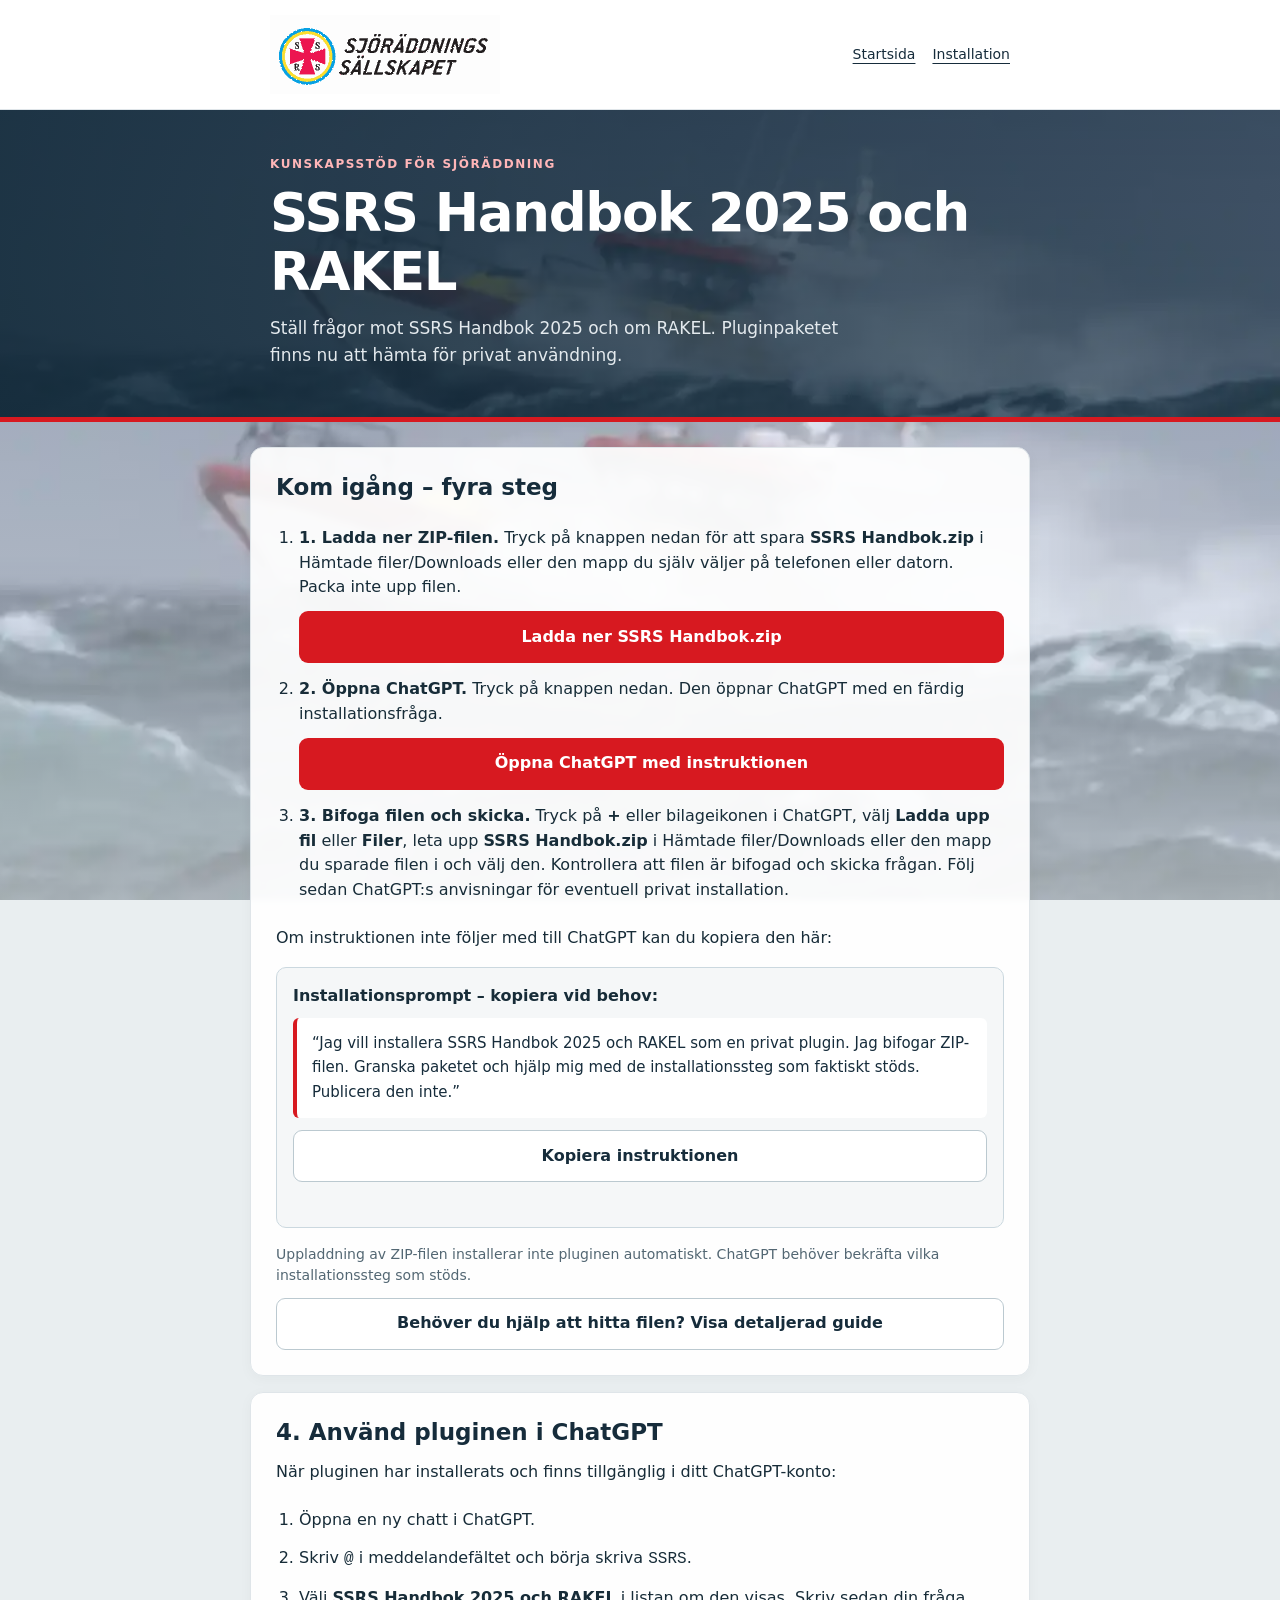
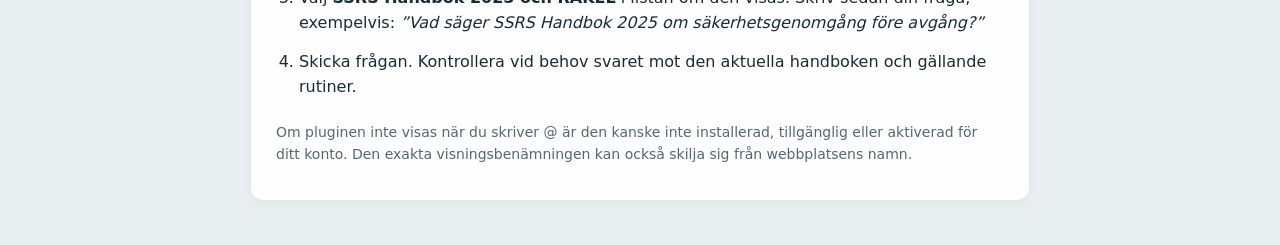
==== commit 3d85c038: "Remove two topics section from SSRS landing page" ====
--- a/index.html
+++ b/index.html
@@ -12,10 +12,7 @@
 <header><div class="topbar"><a class="brand" href="./index.html"><img class="brand-logo" src="./ssrs-logo.svg" alt="Sjöräddningssällskapet" width="230" height="79"></a><nav aria-label="Huvudmeny"><a href="./index.html" aria-current="page">Startsida</a><a href="./installera.html">Installation</a></nav></div></header>
 <section class="hero"><div class="hero-inner"><p class="eyebrow">Kunskapsstöd för sjöräddning</p><h1>SSRS Handbok 2025 och RAKEL</h1><p>Ställ frågor mot SSRS Handbok 2025 och om RAKEL. Pluginpaketet finns nu att hämta för privat användning.</p></div></section>
 <main>
-<section class="card"><h2>Två ämnesområden</h2><div class="grid">
-<div class="topic"><h3>SSRS Handbok 2025</h3><p>Frågor som rör innehållet i handboken.</p></div>
-<div class="topic"><h3>RAKEL</h3><p>Frågor om RAKEL.</p></div></div>
-</section>
+
 <section class="card">
 <h2>Kom igång – fyra steg</h2>
 <ol class="steps">
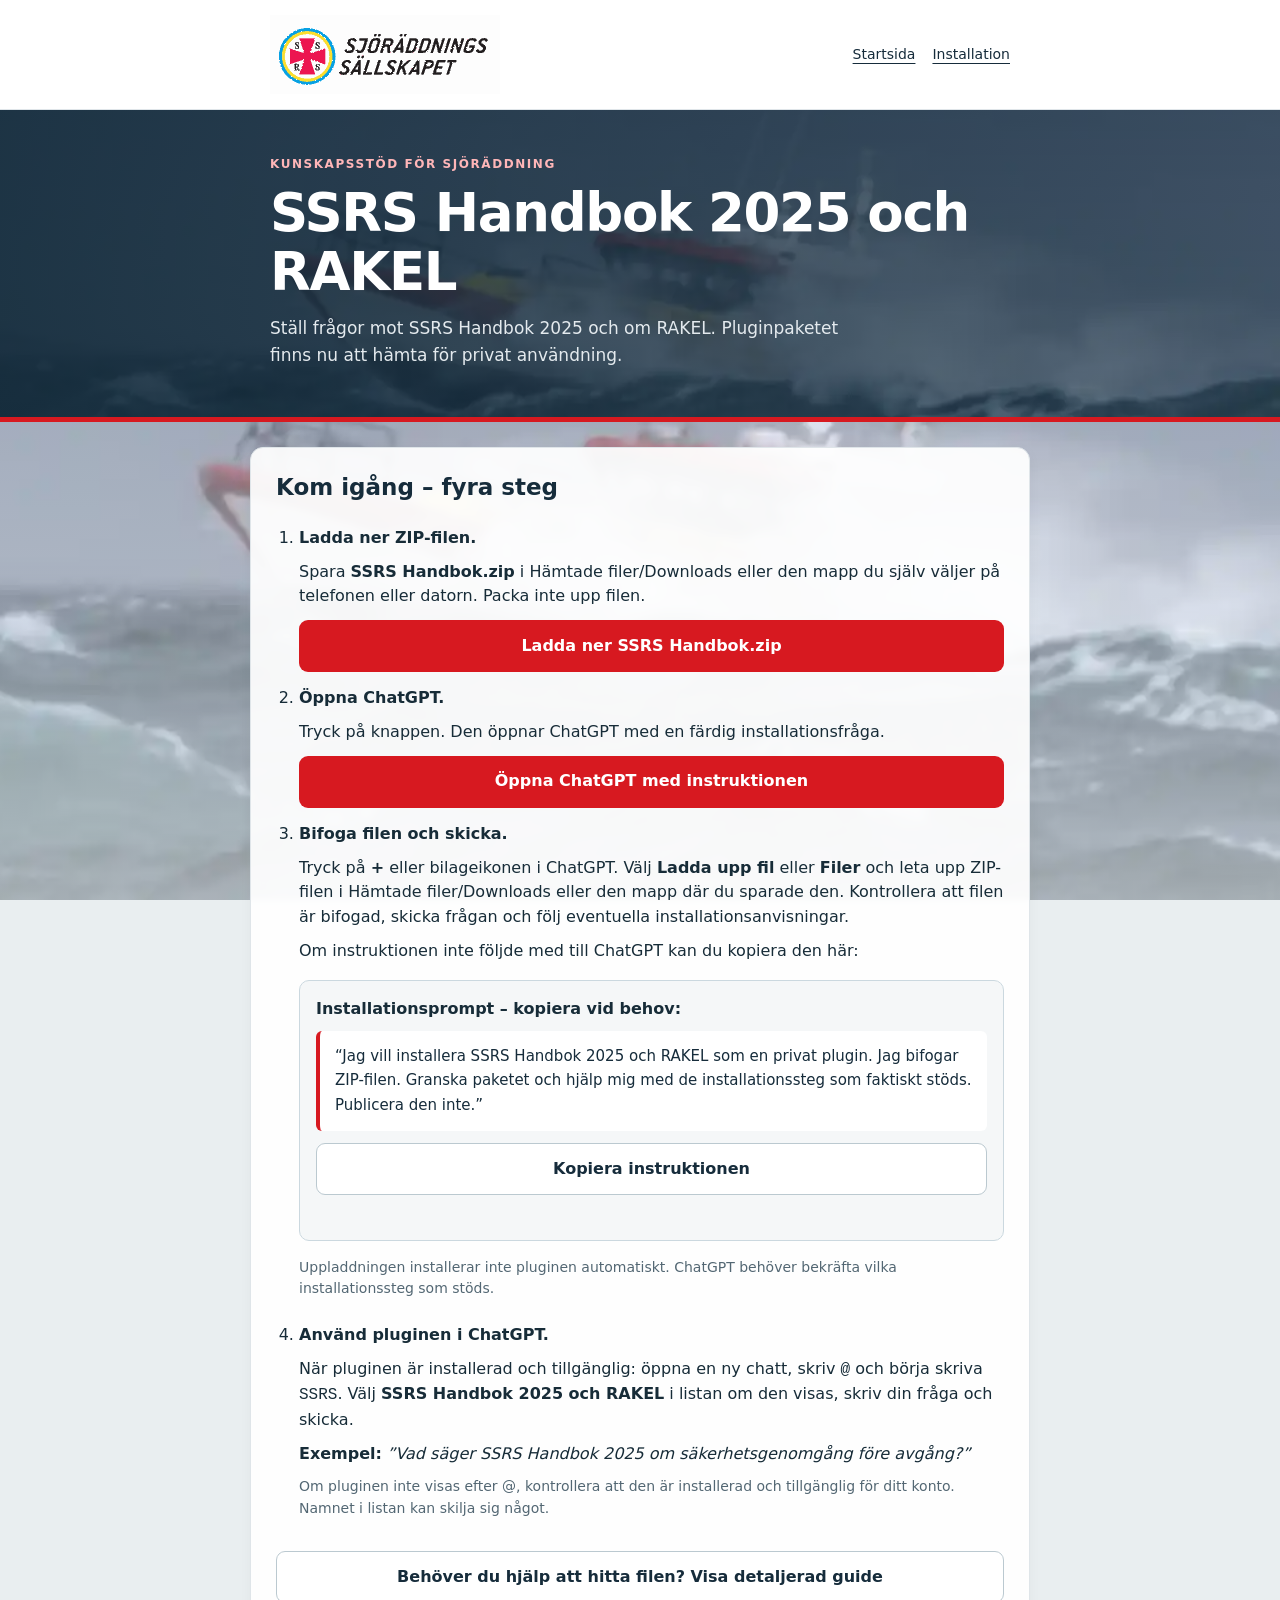
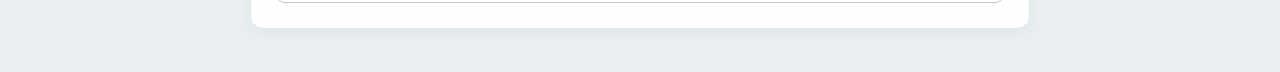
==== commit 13856a35: "Unify formatting of installation steps 1-4 on homepage" ====
--- a/index.html
+++ b/index.html
@@ -15,32 +15,31 @@
 
 <section class="card">
 <h2>Kom igång – fyra steg</h2>
-<ol class="steps">
-<li><strong>1. Ladda ner ZIP-filen.</strong> Tryck på knappen nedan för att spara <strong>SSRS Handbok.zip</strong> i Hämtade filer/Downloads eller den mapp du själv väljer på telefonen eller datorn. Packa inte upp filen.
+<ol class="steps main-steps">
+<li><strong>Ladda ner ZIP-filen.</strong>
+<p>Spara <strong>SSRS Handbok.zip</strong> i Hämtade filer/Downloads eller den mapp du själv väljer på telefonen eller datorn. Packa inte upp filen.</p>
 <a class="button" href="./SSRS%20Handbok.zip" download="SSRS Handbok.zip">Ladda ner SSRS Handbok.zip</a></li>
-<li><strong>2. Öppna ChatGPT.</strong> Tryck på knappen nedan. Den öppnar ChatGPT med en färdig installationsfråga.
+<li><strong>Öppna ChatGPT.</strong>
+<p>Tryck på knappen. Den öppnar ChatGPT med en färdig installationsfråga.</p>
 <a class="button" href="https://chatgpt.com/?q=Jag%20vill%20installera%20SSRS%20Handbok%202025%20och%20RAKEL%20som%20en%20privat%20plugin.%20Jag%20bifogar%20ZIP-filen.%20Granska%20paketet%20och%20hj%C3%A4lp%20mig%20med%20de%20installationssteg%20som%20faktiskt%20st%C3%B6ds.%20Publicera%20den%20inte." target="_blank" rel="noopener noreferrer">Öppna ChatGPT med instruktionen</a></li>
-<li><strong>3. Bifoga filen och skicka.</strong> Tryck på <strong>+</strong> eller bilageikonen i ChatGPT, välj <strong>Ladda upp fil</strong> eller <strong>Filer</strong>, leta upp <strong>SSRS Handbok.zip</strong> i Hämtade filer/Downloads eller den mapp du sparade filen i och välj den. Kontrollera att filen är bifogad och skicka frågan. Följ sedan ChatGPT:s anvisningar för eventuell privat installation.</li>
-</ol>
-<p>Om instruktionen inte följer med till ChatGPT kan du kopiera den här:</p>
+<li><strong>Bifoga filen och skicka.</strong>
+<p>Tryck på <strong>+</strong> eller bilageikonen i ChatGPT. Välj <strong>Ladda upp fil</strong> eller <strong>Filer</strong> och leta upp ZIP-filen i Hämtade filer/Downloads eller den mapp där du sparade den. Kontrollera att filen är bifogad, skicka frågan och följ eventuella installationsanvisningar.</p>
+<p>Om instruktionen inte följde med till ChatGPT kan du kopiera den här:</p>
 <div class="prompt-box" aria-label="Installationsinstruktion att kopiera">
 <p class="prompt-label"><strong>Installationsprompt – kopiera vid behov:</strong></p>
 <blockquote class="prompt-text" id="installationPrompt">“Jag vill installera SSRS Handbok 2025 och RAKEL som en privat plugin. Jag bifogar ZIP-filen. Granska paketet och hjälp mig med de installationssteg som faktiskt stöds. Publicera den inte.”</blockquote>
 <button class="button secondary copy-prompt" type="button" data-copy-prompt aria-label="Kopiera installationsprompten">Kopiera instruktionen</button>
 <p class="status copy-status" aria-live="polite"></p>
 </div>
-<p class="status">Uppladdning av ZIP-filen installerar inte pluginen automatiskt. ChatGPT behöver bekräfta vilka installationssteg som stöds.</p>
+<p class="status">Uppladdningen installerar inte pluginen automatiskt. ChatGPT behöver bekräfta vilka installationssteg som stöds.</p>
+</li>
+<li><strong>Använd pluginen i ChatGPT.</strong>
+<p>När pluginen är installerad och tillgänglig: öppna en ny chatt, skriv <code>@</code> och börja skriva <code>SSRS</code>. Välj <strong>SSRS Handbok 2025 och RAKEL</strong> i listan om den visas, skriv din fråga och skicka.</p>
+<p><strong>Exempel:</strong> <em>”Vad säger SSRS Handbok 2025 om säkerhetsgenomgång före avgång?”</em></p>
+<p class="status">Om pluginen inte visas efter @, kontrollera att den är installerad och tillgänglig för ditt konto. Namnet i listan kan skilja sig något.</p>
+</li>
+</ol>
 <a class="button secondary" href="./installera.html">Behöver du hjälp att hitta filen? Visa detaljerad guide</a>
-</section>
-<section class="card"><h2>4. Använd pluginen i ChatGPT</h2>
-<p>När pluginen har installerats och finns tillgänglig i ditt ChatGPT-konto:</p>
-<ol class="steps">
-<li>Öppna en ny chatt i ChatGPT.</li>
-<li>Skriv <code>@</code> i meddelandefältet och börja skriva <code>SSRS</code>.</li>
-<li>Välj <strong>SSRS Handbok 2025 och RAKEL</strong> i listan om den visas. Skriv sedan din fråga, exempelvis: <em>”Vad säger SSRS Handbok 2025 om säkerhetsgenomgång före avgång?”</em></li>
-<li>Skicka frågan. Kontrollera vid behov svaret mot den aktuella handboken och gällande rutiner.</li>
-</ol>
-<p class="status">Om pluginen inte visas när du skriver @ är den kanske inte installerad, tillgänglig eller aktiverad för ditt konto. Den exakta visningsbenämningen kan också skilja sig från webbplatsens namn.</p>
 </section>
 </main>
 <script>
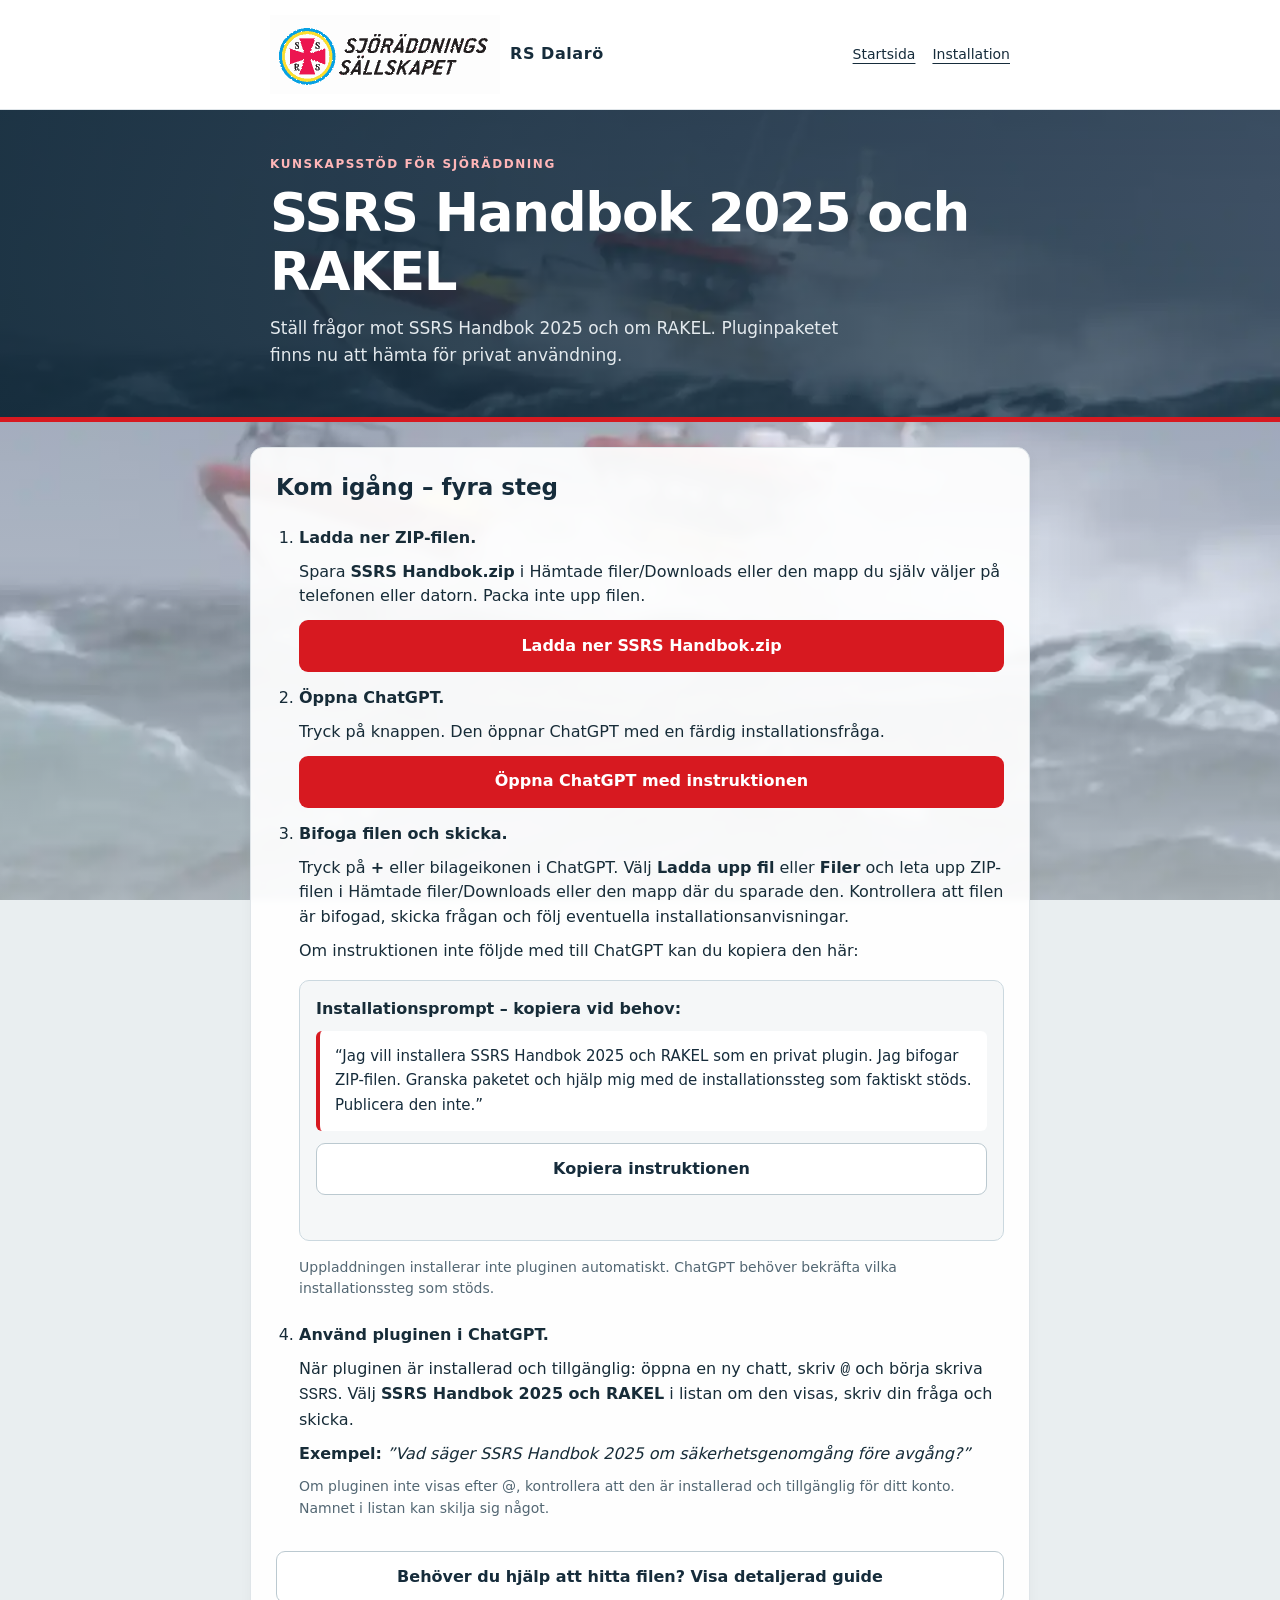
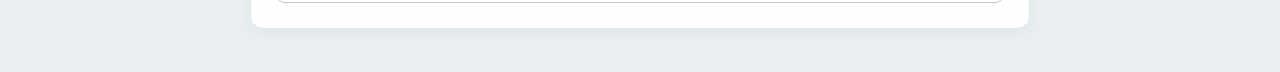
==== commit 7bdfb94a: "Add RS Dalarö label beside SSRS logo" ====
--- a/index.html
+++ b/index.html
@@ -6,10 +6,10 @@
 <meta name="theme-color" content="#d71920">
 <meta name="description" content="SSRS Handbok 2025 och RAKEL – information om privat distribution av en ChatGPT-plugin.">
 <title>SSRS Handbok 2025 och RAKEL</title>
-<link rel="stylesheet" href="./styles.css?v=20261119-3">
+<link rel="stylesheet" href="./styles.css?v=20261119-4">
 </head>
 <body>
-<header><div class="topbar"><a class="brand" href="./index.html"><img class="brand-logo" src="./ssrs-logo.svg" alt="Sjöräddningssällskapet" width="230" height="79"></a><nav aria-label="Huvudmeny"><a href="./index.html" aria-current="page">Startsida</a><a href="./installera.html">Installation</a></nav></div></header>
+<header><div class="topbar"><a class="brand" href="./index.html"><img class="brand-logo" src="./ssrs-logo.svg" alt="Sjöräddningssällskapet" width="230" height="79"><span class="station-name">RS Dalarö</span></a><nav aria-label="Huvudmeny"><a href="./index.html" aria-current="page">Startsida</a><a href="./installera.html">Installation</a></nav></div></header>
 <section class="hero"><div class="hero-inner"><p class="eyebrow">Kunskapsstöd för sjöräddning</p><h1>SSRS Handbok 2025 och RAKEL</h1><p>Ställ frågor mot SSRS Handbok 2025 och om RAKEL. Pluginpaketet finns nu att hämta för privat användning.</p></div></section>
 <main>
 
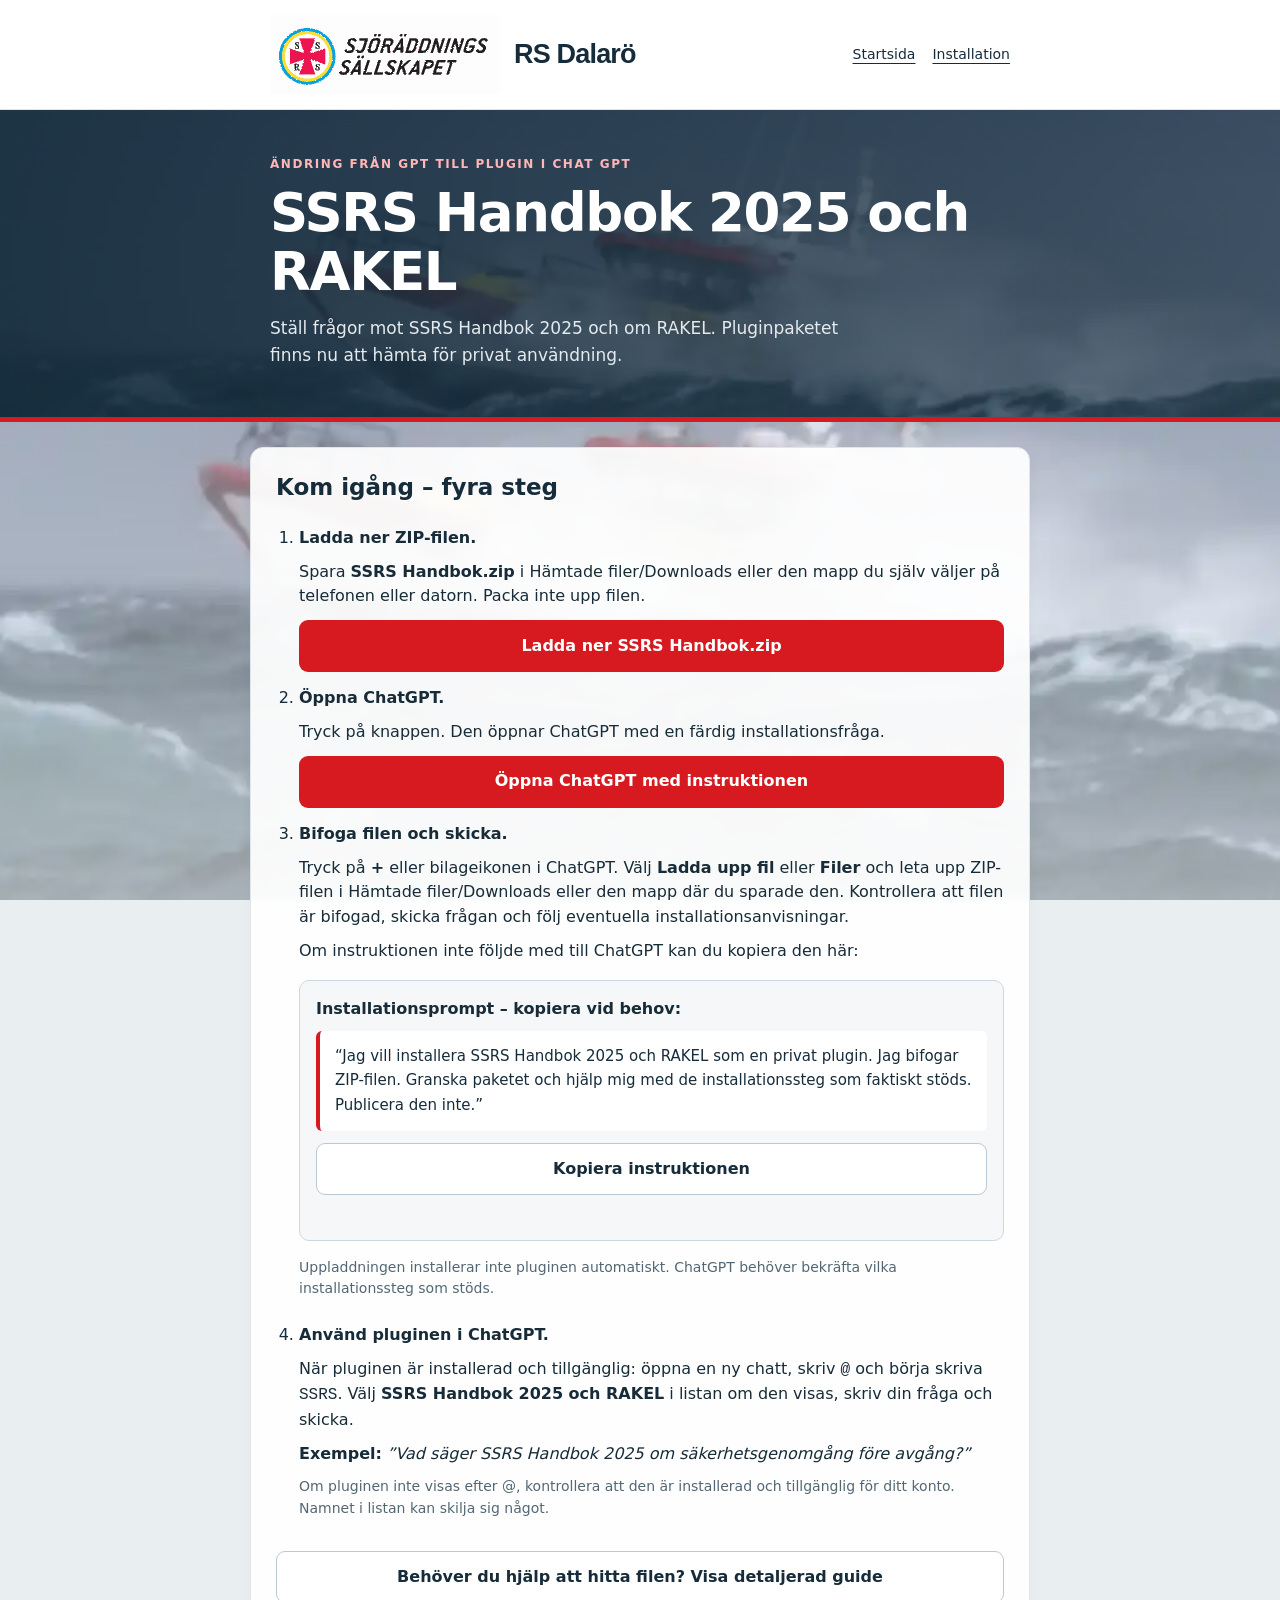
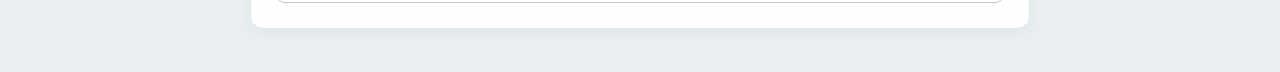
==== commit 55a1fb6d: "Update hero eyebrow to GPT-to-plugin heading" ====
--- a/index.html
+++ b/index.html
@@ -10,7 +10,7 @@
 </head>
 <body>
 <header><div class="topbar"><a class="brand" href="./index.html"><img class="brand-logo" src="./ssrs-logo.svg" alt="Sjöräddningssällskapet" width="230" height="79"><span class="station-name">RS Dalarö</span></a><nav aria-label="Huvudmeny"><a href="./index.html" aria-current="page">Startsida</a><a href="./installera.html">Installation</a></nav></div></header>
-<section class="hero"><div class="hero-inner"><p class="eyebrow">Kunskapsstöd för sjöräddning</p><h1>SSRS Handbok 2025 och RAKEL</h1><p>Ställ frågor mot SSRS Handbok 2025 och om RAKEL. Pluginpaketet finns nu att hämta för privat användning.</p></div></section>
+<section class="hero"><div class="hero-inner"><p class="eyebrow">Ändring från GPT till Plugin i Chat GPT</p><h1>SSRS Handbok 2025 och RAKEL</h1><p>Ställ frågor mot SSRS Handbok 2025 och om RAKEL. Pluginpaketet finns nu att hämta för privat användning.</p></div></section>
 <main>
 
 <section class="card">
--- a/styles.css
+++ b/styles.css
@@ -55,3 +55,8 @@
 .device-tip{background:rgba(245,247,248,.95);border:1px solid var(--line);border-radius:9px;padding:15px}
 .device-tip p{color:var(--muted);font-size:14px;margin:5px 0 0}
 @media(max-width:580px){.device-grid{grid-template-columns:1fr}}
+
+/* Stationsnamn intill SSRS-loggan, med matchande kraftig sans-serif. */
+.brand{gap:14px;flex-wrap:nowrap}
+.station-name{font-family:"Arial Narrow","Helvetica Neue",Arial,sans-serif;font-stretch:condensed;font-weight:900;font-size:clamp(18px,2.6vw,27px);line-height:1;letter-spacing:-.03em;color:var(--navy);white-space:nowrap}
+@media(max-width:580px){.brand{gap:9px}.brand-logo{width:150px}.station-name{font-size:20px}}
